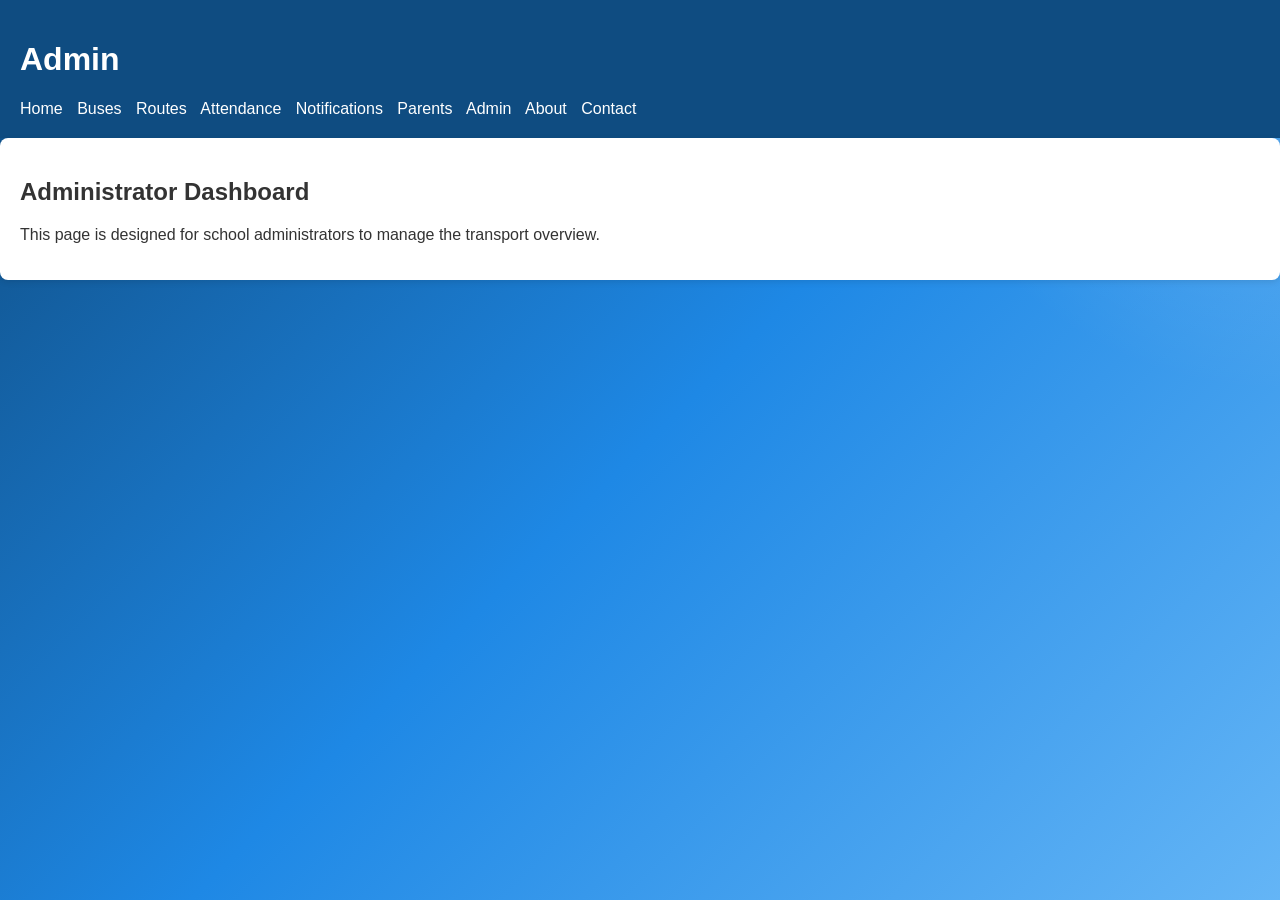
==== admin.html @ 871e1afc "initial commit" ====
<!DOCTYPE html>
<html lang="en">
<head>
  <meta charset="UTF-8" />
  <meta name="viewport" content="width=device-width, initial-scale=1.0" />
  <title>Admin - Smart School Transport</title>
  <link rel="stylesheet" href="styles.css" />
</head>
<body>
  <header class="topbar">
    <h1>Admin</h1>
    <nav>
      <a href="index.html">Home</a>
      <a href="buses.html">Buses</a>
      <a href="routes.html">Routes</a>
      <a href="attendance.html">Attendance</a>
      <a href="notifications.html">Notifications</a>
      <a href="parents.html">Parents</a>
      <a href="admin.html">Admin</a>
      <a href="about.html">About</a>
      <a href="contact.html">Contact</a>
    </nav>
  </header>

  <main>
    <section class="panel">
      <h2>Administrator Dashboard</h2>
      <p>This page is designed for school administrators to manage the transport overview.</p>
    </section>
  </main>
</body>
</html>
---- styles.css ----
body {
  font-family: Arial, sans-serif;
  margin: 0;
  min-height: 100vh;
  color: #333;
  background: radial-gradient(circle at top right, rgba(255, 255, 255, 0.2), transparent 25%),
              linear-gradient(135deg, #0f4c81 0%, #1e88e5 50%, #64b5f6 100%);
  background-attachment: fixed;
  background-size: cover;
}

.topbar {
  background: #0f4c81;
  color: white;
  padding: 20px;
}

nav a {
  color: white;
  text-decoration: none;
  margin-right: 10px;
}

.hero {
  background: linear-gradient(to right, #1e88e5, #64b5f6);
  color: white;
  padding: 50px 20px;
  text-align: center;
}

.btn {
  display: inline-block;
  margin-top: 10px;
  background: white;
  color: #0f4c81;
  padding: 10px 15px;
  text-decoration: none;
  border-radius: 5px;
}

.cards {
  display: grid;
  grid-template-columns: repeat(auto-fit, minmax(220px, 1fr));
  gap: 20px;
  padding: 20px;
}

.card, .panel {
  background: white;
  padding: 20px;
  border-radius: 8px;
  box-shadow: 0 2px 6px rgba(0, 0, 0, 0.1);
}

footer {
  text-align: center;
  padding: 20px;
  background: #eaf2f8;
}

@media (max-width: 768px) {
  nav {
    display: flex;
    flex-wrap: wrap;
    gap: 8px;
  }
}
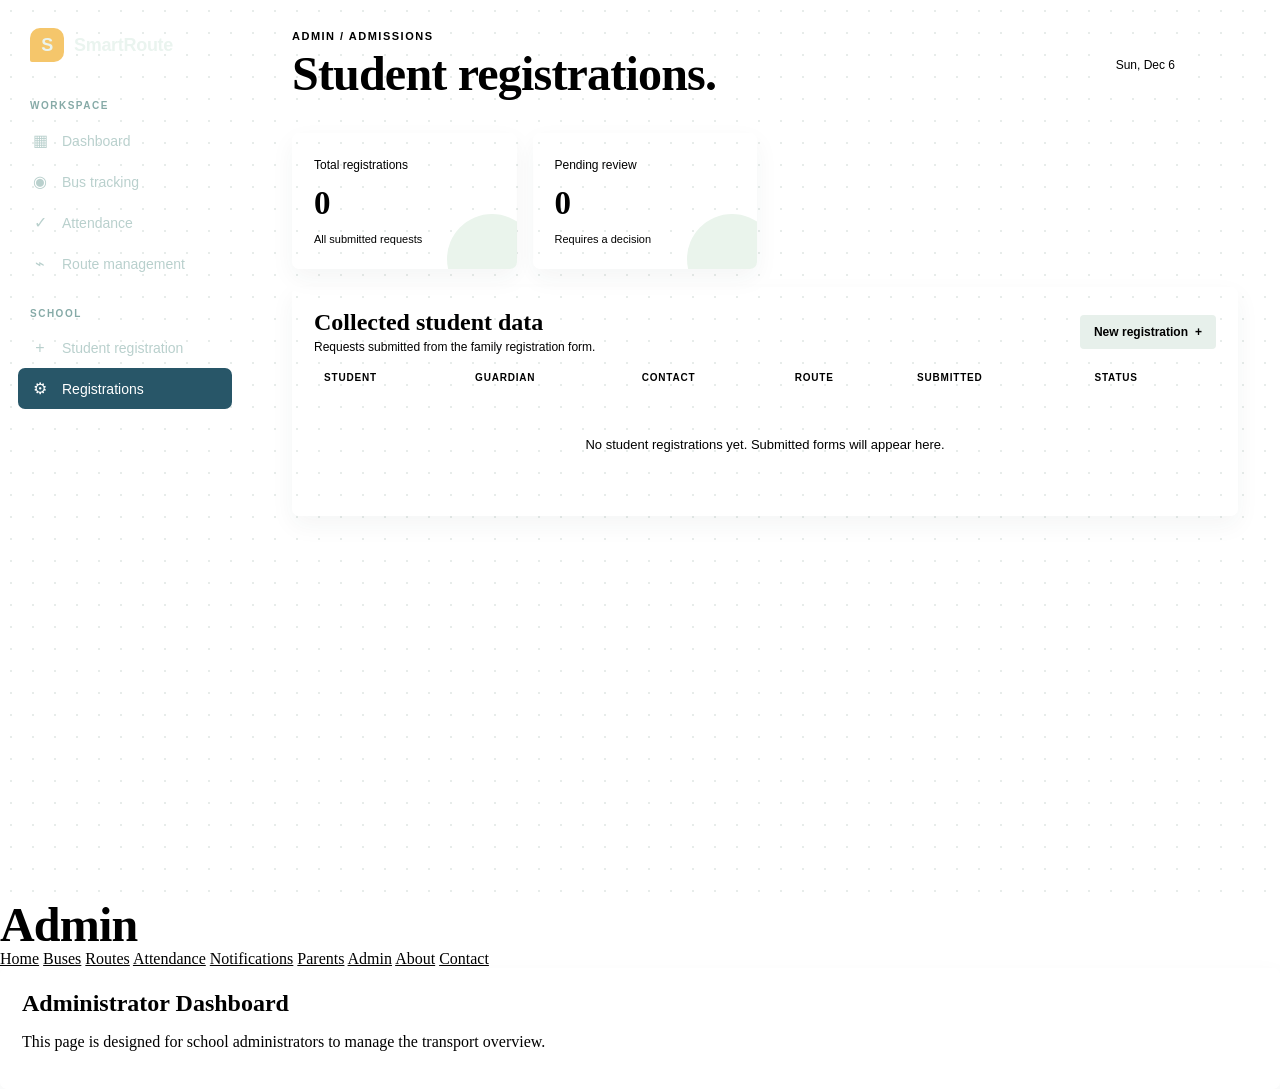
==== commit f418d074: "Add student registration flow and transport updates" ====
--- a/admin.html
+++ b/admin.html
@@ -1,3 +1,48 @@
+<!DOCTYPE html>
+<html lang="en">
+<head>
+  <meta charset="UTF-8" />
+  <meta name="viewport" content="width=device-width, initial-scale=1.0" />
+  <title>Admin Registrations | SmartRoute</title>
+  <link rel="stylesheet" href="styles.css" />
+</head>
+<body data-page="admin">
+  <div class="app-shell">
+    <aside class="sidebar">
+      <div class="brand"><span class="brand-mark">S</span> SmartRoute</div>
+      <nav>
+        <div class="nav-label">Workspace</div>
+        <a class="nav-link" data-page="dashboard" href="index.html"><span>▦</span> Dashboard</a>
+        <a class="nav-link" data-page="buses" href="buses.html"><span>◉</span> Bus tracking</a>
+        <a class="nav-link" data-page="attendance" href="attendance.html"><span>✓</span> Attendance</a>
+        <a class="nav-link" data-page="routes" href="routes.html"><span>⌁</span> Route management</a>
+        <div class="nav-label">School</div>
+        <a class="nav-link" data-page="registration" href="registration.html"><span>+</span> Student registration</a>
+        <a class="nav-link active" data-page="admin" href="admin.html"><span>⚙</span> Registrations</a>
+      </nav>
+    </aside>
+    <main class="content">
+      <header class="topline">
+        <div><p class="eyebrow">Admin / Admissions</p><h1>Student registrations.</h1></div>
+        <div class="top-actions"><div class="date-chip" data-today>Today</div><div class="avatar">AM</div></div>
+      </header>
+      <section class="stats"><article class="stat"><span class="stat-label">Total registrations</span><div class="stat-value" id="registrationCount">0</div><span class="trend">All submitted requests</span></article><article class="stat"><span class="stat-label">Pending review</span><div class="stat-value" id="pendingCount">0</div><span class="trend">Requires a decision</span></article></section>
+      <section class="panel">
+        <div class="panel-head"><div><h2>Collected student data</h2><p class="panel-subtitle">Requests submitted from the family registration form.</p></div><a class="btn secondary" href="registration.html">New registration <span>+</span></a></div>
+        <div class="table-wrap"><table><thead><tr><th>Student</th><th>Guardian</th><th>Contact</th><th>Route</th><th>Submitted</th><th>Status</th></tr></thead><tbody id="registrationRows"></tbody></table></div>
+      </section>
+    </main>
+  </div>
+  <script src="app.js"></script>
+  <script>
+    const registrationRows = document.querySelector('#registrationRows');
+    const registrations = store.get('students');
+    document.querySelector('#registrationCount').textContent = registrations.length;
+    document.querySelector('#pendingCount').textContent = registrations.filter(registration => registration.status === 'Pending review').length;
+    registrationRows.innerHTML = registrations.length ? registrations.map(registration => `<tr><td><strong>${registration.studentName}</strong><br><small>${registration.grade} · ${registration.school}</small></td><td>${registration.guardianName}</td><td>${registration.phone}<br><small>${registration.email}</small></td><td>${registration.route}<br><small>${registration.address}</small></td><td>${new Intl.DateTimeFormat('en', { day: 'numeric', month: 'short', year: 'numeric' }).format(new Date(registration.submittedAt))}</td><td><span class="status amber">${registration.status}</span></td></tr>`).join('') : '<tr><td colspan="6"><div class="empty">No student registrations yet. Submitted forms will appear here.</div></td></tr>';
+  </script>
+</body>
+</html>
 <!DOCTYPE html>
 <html lang="en">
 <head>
--- a/styles.css
+++ b/styles.css
@@ -1,67 +1,75 @@
-body {
-  font-family: Arial, sans-serif;
-  margin: 0;
-  min-height: 100vh;
-  color: #333;
-  background: radial-gradient(circle at top right, rgba(255, 255, 255, 0.2), transparent 25%),
-              linear-gradient(135deg, #0f4c81 0%, #1e88e5 50%, #64b5f6 100%);
-  background-attachment: fixed;
-  background-size: cover;
-}
-
-.topbar {
-  background: #0f4c81;
-  color: white;
-  padding: 20px;
-}
-
-nav a {
-  color: white;
-  text-decoration: none;
-  margin-right: 10px;
-}
-
-.hero {
-  background: linear-gradient(to right, #1e88e5, #64b5f6);
-  color: white;
-  padding: 50px 20px;
-  text-align: center;
-}
-
-.btn {
-  display: inline-block;
-  margin-top: 10px;
-  background: white;
-  color: #0f4c81;
-  padding: 10px 15px;
-  text-decoration: none;
-  border-radius: 5px;
-}
-
-.cards {
-  display: grid;
-  grid-template-columns: repeat(auto-fit, minmax(220px, 1fr));
-  gap: 20px;
-  padding: 20px;
-}
-
-.card, .panel {
-  background: white;
-  padding: 20px;
-  border-radius: 8px;
-  box-shadow: 0 2px 6px rgba(0, 0, 0, 0.1);
-}
-
-footer {
-  text-align: center;
-  padding: 20px;
-  background: #eaf2f8;
-}
-
-@media (max-width: 768px) {
-  nav {
-    display: flex;
-    flex-wrap: wrap;
-    gap: 8px;
-  }
-}
+m:root { --ink: #18232d; --muted: #6c7a84; --paper: #f5f7f2; --line: #dde5df; --teal: #087f79; --orange: #ef8354; --navy: #173b4d; --white: #fff; }
+* { box-sizing: border-box; }
+body { margin: 0; color: var(--ink); background: var(--paper); font-family: Georgia, 'Times New Roman', serif; }
+body::before { content: ''; position: fixed; inset: 0; pointer-events: none; opacity: .35; background-image: radial-gradient(#b9c9c1 1px, transparent 1px); background-size: 22px 22px; }
+body[data-page="registration"] { background-color: #d8ece7; background-image: linear-gradient(90deg, rgba(23,59,77,.72), rgba(23,59,77,.18)), url('school-bus.jpg'), linear-gradient(115deg, #d8ece7 0%, #f5f7f2 55%, #e9dfc5 100%); background-position: center; background-size: cover; background-attachment: fixed; }
+body[data-page="registration"]::before { opacity: .18; background-image: radial-gradient(#087f79 1px, transparent 1px); }
+body[data-page="registration"]::after { content: ''; position: fixed; z-index: -1; right: 7%; top: 12%; width: 125px; height: 125px; border-radius: 50%; background: #ef8354; opacity: .72; box-shadow: 0 0 0 24px rgba(239,131,84,.1), 0 0 0 48px rgba(239,131,84,.06); }
+a { color: inherit; }
+.app-shell { position: relative; display: grid; grid-template-columns: 250px 1fr; min-height: 100vh; }
+.sidebar { padding: 28px 18px; color: #eaf4ef; background: var(--navy); }
+.brand { display: flex; align-items: center; gap: 10px; margin: 0 12px 38px; font: 700 18px Arial, sans-serif; letter-spacing: -.3px; }
+.brand-mark { display: grid; place-items: center; width: 34px; height: 34px; color: var(--navy); background: #f5c66b; border-radius: 10px 10px 10px 2px; }
+.nav-label { margin: 24px 12px 9px; color: #86aaa7; font: 700 10px Arial, sans-serif; letter-spacing: 1.5px; text-transform: uppercase; }
+.nav-link { display: flex; align-items: center; gap: 12px; padding: 11px 12px; color: #b9d0cd; text-decoration: none; border-radius: 7px; font: 14px Arial, sans-serif; }
+.nav-link:hover, .nav-link.active { color: #fff; background: #285668; }
+.nav-link span { width: 20px; text-align: center; font-size: 16px; }
+.content { position: relative; max-width: 1440px; width: 100%; padding: 30px 42px 44px; }
+.topline { display: flex; align-items: center; justify-content: space-between; gap: 18px; margin-bottom: 34px; }
+.eyebrow { margin: 0 0 7px; color: var(--teal); font: 700 11px Arial, sans-serif; letter-spacing: 1.5px; text-transform: uppercase; }
+h1 { margin: 0; color: var(--navy); font-size: clamp(30px, 4vw, 48px); line-height: 1.05; letter-spacing: -.8px; }
+h2 { margin: 0; color: var(--navy); font-size: 24px; }
+h3 { margin: 0; font-size: 17px; }
+.top-actions { display: flex; align-items: center; gap: 12px; font-family: Arial, sans-serif; }
+.date-chip { padding: 10px 13px; color: var(--muted); border: 1px solid var(--line); background: #fff; font-size: 12px; border-radius: 5px; }
+.avatar { display: grid; place-items: center; width: 38px; height: 38px; color: #fff; background: var(--orange); border-radius: 50%; font: 700 13px Arial, sans-serif; }
+.stats { display: grid; grid-template-columns: repeat(4, 1fr); gap: 16px; margin-bottom: 18px; }
+.stat, .panel { padding: 22px; background: var(--white); border: 1px solid var(--line); box-shadow: 0 9px 24px rgba(31, 62, 56, .05); border-radius: 7px; }
+.stat { position: relative; min-height: 125px; overflow: hidden; }
+.stat::after { content: ''; position: absolute; right: -20px; bottom: -35px; width: 90px; height: 90px; background: #eaf4ec; border-radius: 50%; }
+.stat-label { color: var(--muted); font: 12px Arial, sans-serif; }
+.stat-value { margin: 12px 0 7px; color: var(--navy); font-size: 33px; font-weight: 700; }
+.trend { color: var(--teal); font: 11px Arial, sans-serif; }
+.grid-2 { display: grid; grid-template-columns: 1.2fr .8fr; gap: 18px; }
+.panel-head { display: flex; align-items: center; justify-content: space-between; gap: 12px; margin-bottom: 18px; }
+.panel-subtitle { margin: 4px 0 0; color: var(--muted); font: 12px Arial, sans-serif; }
+.btn { display: inline-flex; align-items: center; gap: 7px; padding: 10px 14px; color: #fff; background: var(--teal); border: 0; border-radius: 4px; cursor: pointer; font: 700 12px Arial, sans-serif; text-decoration: none; }
+.btn:hover { background: #056863; }
+.btn.secondary { color: var(--navy); background: #e7f0eb; }
+.table-wrap { overflow-x: auto; }
+table { width: 100%; border-collapse: collapse; font: 13px Arial, sans-serif; }
+th { padding: 0 10px 12px; color: var(--muted); text-align: left; font-size: 10px; letter-spacing: .8px; text-transform: uppercase; }
+td { padding: 14px 10px; border-top: 1px solid var(--line); }
+.status { display: inline-block; padding: 5px 8px; border-radius: 20px; font: 700 10px Arial, sans-serif; }
+.status.green { color: #14715a; background: #def3e9; }.status.amber { color: #9a6410; background: #fff0ca; }.status.red { color: #a33c37; background: #fae1dc; }
+.route-list { display: grid; gap: 13px; }
+.route-item { display: flex; align-items: center; gap: 12px; padding-bottom: 13px; border-bottom: 1px solid var(--line); font: 13px Arial, sans-serif; }
+.route-icon { display: grid; place-items: center; width: 34px; height: 34px; color: #fff; background: var(--orange); border-radius: 50%; }
+.route-meta { margin-top: 4px; color: var(--muted); font-size: 11px; }
+.empty { padding: 28px; color: var(--muted); text-align: center; font: 13px Arial, sans-serif; }
+.form-grid { display: grid; grid-template-columns: repeat(2, 1fr); gap: 14px; }
+label { display: grid; gap: 6px; color: var(--muted); font: 11px Arial, sans-serif; }
+input, select, textarea { width: 100%; padding: 11px 12px; color: var(--ink); border: 1px solid var(--line); border-radius: 4px; background: #fbfcfa; font: 13px Arial, sans-serif; }
+textarea { min-height: 100px; resize: vertical; }.full { grid-column: 1 / -1; }
+.map { position: relative; min-height: 310px; overflow: hidden; background: #dcece0; border: 1px solid #c9ddd0; border-radius: 5px; background-image: linear-gradient(25deg, transparent 47%, #b8d0c0 48%, #b8d0c0 52%, transparent 53%), linear-gradient(110deg, transparent 46%, #c2d8c9 47%, #c2d8c9 51%, transparent 52%); background-size: 150px 120px, 180px 150px; }
+.map::before, .map::after { content: ''; position: absolute; border: 2px solid rgba(8, 127, 121, .65); border-radius: 50%; }
+.map::before { left: 18%; top: 28%; width: 55%; height: 40%; transform: rotate(20deg); }.map::after { left: 48%; top: 44%; width: 30%; height: 28%; transform: rotate(-40deg); }
+.pin { position: absolute; z-index: 2; display: grid; place-items: center; width: 30px; height: 30px; color: #fff; background: var(--orange); border: 3px solid #fff; border-radius: 50% 50% 50% 0; box-shadow: 0 4px 10px rgba(0,0,0,.18); transform: rotate(-45deg); }.pin span { transform: rotate(45deg); font-size: 13px; }.pin.one { left: 23%; top: 25%; }.pin.two { left: 56%; top: 51%; background: var(--teal); }.pin.three { left: 76%; top: 34%; background: var(--navy); }
+.toast { position: fixed; right: 24px; bottom: 24px; z-index: 10; padding: 13px 16px; color: #fff; background: var(--navy); border-left: 4px solid var(--orange); border-radius: 4px; font: 13px Arial, sans-serif; box-shadow: 0 10px 25px rgba(0,0,0,.2); }
+.registration-note { display: grid; align-content: start; gap: 14px; }
+.registration-note > p { margin: 0 0 8px; color: var(--muted); font: 14px/1.6 Arial, sans-serif; }
+.registration-note .route-item { margin-top: 2px; }
+.bus-scene { position: relative; height: 150px; margin: -22px -22px 2px; overflow: hidden; background: linear-gradient(180deg, #d9eee9 0 62%, #f5c66b 62% 64%, #285668 64%); }
+.bus-scene::after { content: ''; position: absolute; right: -12%; bottom: 18px; width: 125%; height: 2px; background: rgba(255,255,255,.48); transform: rotate(-6deg); box-shadow: 0 14px rgba(255,255,255,.3); }
+.sun { position: absolute; top: 22px; right: 38px; width: 45px; height: 45px; border-radius: 50%; background: #ef8354; box-shadow: 0 0 0 10px rgba(239,131,84,.13); }
+.route-line { position: absolute; left: 8%; bottom: 29px; width: 72%; height: 42px; border: 2px solid rgba(8,127,121,.45); border-bottom: 0; border-radius: 50% 50% 0 0; transform: rotate(5deg); }
+.smart-bus { position: absolute; z-index: 2; left: 17%; bottom: 37px; width: 220px; height: 66px; border: 4px solid var(--navy); border-radius: 13px 18px 8px 8px; background: #f5c66b; box-shadow: 0 8px 0 rgba(23,59,77,.12); }
+.bus-roof { position: absolute; top: -9px; left: 15px; width: 158px; height: 8px; border-radius: 8px 8px 0 0; background: var(--teal); }
+.bus-window { position: absolute; top: 11px; width: 38px; height: 25px; border: 3px solid var(--navy); border-radius: 4px; background: #b9e0dc; }
+.window-one { left: 14px; }.window-two { left: 59px; }.window-three { left: 104px; }
+.bus-light { position: absolute; right: 5px; top: 36px; width: 8px; height: 12px; border-radius: 3px; background: var(--orange); }
+.bus-wheel { position: absolute; bottom: -14px; width: 26px; height: 26px; border: 6px solid var(--navy); border-radius: 50%; background: #fff; }
+.wheel-one { left: 27px; }.wheel-two { right: 27px; }
+small { color: var(--muted); font-size: 11px; }
+@media (max-width: 900px) { .app-shell { grid-template-columns: 1fr; }.sidebar { padding: 14px; }.brand { margin: 0 6px 14px; }.nav-label { display: none; }.sidebar nav { display: flex; gap: 5px; overflow-x: auto; }.nav-link { flex: 0 0 auto; padding: 9px; }.nav-link span { display: none; }.content { padding: 25px 18px 36px; }.stats { grid-template-columns: repeat(2, 1fr); }.grid-2 { grid-template-columns: 1fr; } }
+@media (max-width: 520px) { .topline { align-items: flex-start; flex-direction: column; }.top-actions { width: 100%; justify-content: space-between; }.stats { gap: 9px; }.stat { padding: 15px; }.stat-value { font-size: 27px; }.form-grid { grid-template-columns: 1fr; }.full { grid-column: auto; } }
--- a/styles.css
+++ b/styles.css
@@ -1,67 +1,75 @@
-body {
-  font-family: Arial, sans-serif;
-  margin: 0;
-  min-height: 100vh;
-  color: #333;
-  background: radial-gradient(circle at top right, rgba(255, 255, 255, 0.2), transparent 25%),
-              linear-gradient(135deg, #0f4c81 0%, #1e88e5 50%, #64b5f6 100%);
-  background-attachment: fixed;
-  background-size: cover;
-}
-
-.topbar {
-  background: #0f4c81;
-  color: white;
-  padding: 20px;
-}
-
-nav a {
-  color: white;
-  text-decoration: none;
-  margin-right: 10px;
-}
-
-.hero {
-  background: linear-gradient(to right, #1e88e5, #64b5f6);
-  color: white;
-  padding: 50px 20px;
-  text-align: center;
-}
-
-.btn {
-  display: inline-block;
-  margin-top: 10px;
-  background: white;
-  color: #0f4c81;
-  padding: 10px 15px;
-  text-decoration: none;
-  border-radius: 5px;
-}
-
-.cards {
-  display: grid;
-  grid-template-columns: repeat(auto-fit, minmax(220px, 1fr));
-  gap: 20px;
-  padding: 20px;
-}
-
-.card, .panel {
-  background: white;
-  padding: 20px;
-  border-radius: 8px;
-  box-shadow: 0 2px 6px rgba(0, 0, 0, 0.1);
-}
-
-footer {
-  text-align: center;
-  padding: 20px;
-  background: #eaf2f8;
-}
-
-@media (max-width: 768px) {
-  nav {
-    display: flex;
-    flex-wrap: wrap;
-    gap: 8px;
-  }
-}
+m:root { --ink: #18232d; --muted: #6c7a84; --paper: #f5f7f2; --line: #dde5df; --teal: #087f79; --orange: #ef8354; --navy: #173b4d; --white: #fff; }
+* { box-sizing: border-box; }
+body { margin: 0; color: var(--ink); background: var(--paper); font-family: Georgia, 'Times New Roman', serif; }
+body::before { content: ''; position: fixed; inset: 0; pointer-events: none; opacity: .35; background-image: radial-gradient(#b9c9c1 1px, transparent 1px); background-size: 22px 22px; }
+body[data-page="registration"] { background-color: #d8ece7; background-image: linear-gradient(90deg, rgba(23,59,77,.72), rgba(23,59,77,.18)), url('school-bus.jpg'), linear-gradient(115deg, #d8ece7 0%, #f5f7f2 55%, #e9dfc5 100%); background-position: center; background-size: cover; background-attachment: fixed; }
+body[data-page="registration"]::before { opacity: .18; background-image: radial-gradient(#087f79 1px, transparent 1px); }
+body[data-page="registration"]::after { content: ''; position: fixed; z-index: -1; right: 7%; top: 12%; width: 125px; height: 125px; border-radius: 50%; background: #ef8354; opacity: .72; box-shadow: 0 0 0 24px rgba(239,131,84,.1), 0 0 0 48px rgba(239,131,84,.06); }
+a { color: inherit; }
+.app-shell { position: relative; display: grid; grid-template-columns: 250px 1fr; min-height: 100vh; }
+.sidebar { padding: 28px 18px; color: #eaf4ef; background: var(--navy); }
+.brand { display: flex; align-items: center; gap: 10px; margin: 0 12px 38px; font: 700 18px Arial, sans-serif; letter-spacing: -.3px; }
+.brand-mark { display: grid; place-items: center; width: 34px; height: 34px; color: var(--navy); background: #f5c66b; border-radius: 10px 10px 10px 2px; }
+.nav-label { margin: 24px 12px 9px; color: #86aaa7; font: 700 10px Arial, sans-serif; letter-spacing: 1.5px; text-transform: uppercase; }
+.nav-link { display: flex; align-items: center; gap: 12px; padding: 11px 12px; color: #b9d0cd; text-decoration: none; border-radius: 7px; font: 14px Arial, sans-serif; }
+.nav-link:hover, .nav-link.active { color: #fff; background: #285668; }
+.nav-link span { width: 20px; text-align: center; font-size: 16px; }
+.content { position: relative; max-width: 1440px; width: 100%; padding: 30px 42px 44px; }
+.topline { display: flex; align-items: center; justify-content: space-between; gap: 18px; margin-bottom: 34px; }
+.eyebrow { margin: 0 0 7px; color: var(--teal); font: 700 11px Arial, sans-serif; letter-spacing: 1.5px; text-transform: uppercase; }
+h1 { margin: 0; color: var(--navy); font-size: clamp(30px, 4vw, 48px); line-height: 1.05; letter-spacing: -.8px; }
+h2 { margin: 0; color: var(--navy); font-size: 24px; }
+h3 { margin: 0; font-size: 17px; }
+.top-actions { display: flex; align-items: center; gap: 12px; font-family: Arial, sans-serif; }
+.date-chip { padding: 10px 13px; color: var(--muted); border: 1px solid var(--line); background: #fff; font-size: 12px; border-radius: 5px; }
+.avatar { display: grid; place-items: center; width: 38px; height: 38px; color: #fff; background: var(--orange); border-radius: 50%; font: 700 13px Arial, sans-serif; }
+.stats { display: grid; grid-template-columns: repeat(4, 1fr); gap: 16px; margin-bottom: 18px; }
+.stat, .panel { padding: 22px; background: var(--white); border: 1px solid var(--line); box-shadow: 0 9px 24px rgba(31, 62, 56, .05); border-radius: 7px; }
+.stat { position: relative; min-height: 125px; overflow: hidden; }
+.stat::after { content: ''; position: absolute; right: -20px; bottom: -35px; width: 90px; height: 90px; background: #eaf4ec; border-radius: 50%; }
+.stat-label { color: var(--muted); font: 12px Arial, sans-serif; }
+.stat-value { margin: 12px 0 7px; color: var(--navy); font-size: 33px; font-weight: 700; }
+.trend { color: var(--teal); font: 11px Arial, sans-serif; }
+.grid-2 { display: grid; grid-template-columns: 1.2fr .8fr; gap: 18px; }
+.panel-head { display: flex; align-items: center; justify-content: space-between; gap: 12px; margin-bottom: 18px; }
+.panel-subtitle { margin: 4px 0 0; color: var(--muted); font: 12px Arial, sans-serif; }
+.btn { display: inline-flex; align-items: center; gap: 7px; padding: 10px 14px; color: #fff; background: var(--teal); border: 0; border-radius: 4px; cursor: pointer; font: 700 12px Arial, sans-serif; text-decoration: none; }
+.btn:hover { background: #056863; }
+.btn.secondary { color: var(--navy); background: #e7f0eb; }
+.table-wrap { overflow-x: auto; }
+table { width: 100%; border-collapse: collapse; font: 13px Arial, sans-serif; }
+th { padding: 0 10px 12px; color: var(--muted); text-align: left; font-size: 10px; letter-spacing: .8px; text-transform: uppercase; }
+td { padding: 14px 10px; border-top: 1px solid var(--line); }
+.status { display: inline-block; padding: 5px 8px; border-radius: 20px; font: 700 10px Arial, sans-serif; }
+.status.green { color: #14715a; background: #def3e9; }.status.amber { color: #9a6410; background: #fff0ca; }.status.red { color: #a33c37; background: #fae1dc; }
+.route-list { display: grid; gap: 13px; }
+.route-item { display: flex; align-items: center; gap: 12px; padding-bottom: 13px; border-bottom: 1px solid var(--line); font: 13px Arial, sans-serif; }
+.route-icon { display: grid; place-items: center; width: 34px; height: 34px; color: #fff; background: var(--orange); border-radius: 50%; }
+.route-meta { margin-top: 4px; color: var(--muted); font-size: 11px; }
+.empty { padding: 28px; color: var(--muted); text-align: center; font: 13px Arial, sans-serif; }
+.form-grid { display: grid; grid-template-columns: repeat(2, 1fr); gap: 14px; }
+label { display: grid; gap: 6px; color: var(--muted); font: 11px Arial, sans-serif; }
+input, select, textarea { width: 100%; padding: 11px 12px; color: var(--ink); border: 1px solid var(--line); border-radius: 4px; background: #fbfcfa; font: 13px Arial, sans-serif; }
+textarea { min-height: 100px; resize: vertical; }.full { grid-column: 1 / -1; }
+.map { position: relative; min-height: 310px; overflow: hidden; background: #dcece0; border: 1px solid #c9ddd0; border-radius: 5px; background-image: linear-gradient(25deg, transparent 47%, #b8d0c0 48%, #b8d0c0 52%, transparent 53%), linear-gradient(110deg, transparent 46%, #c2d8c9 47%, #c2d8c9 51%, transparent 52%); background-size: 150px 120px, 180px 150px; }
+.map::before, .map::after { content: ''; position: absolute; border: 2px solid rgba(8, 127, 121, .65); border-radius: 50%; }
+.map::before { left: 18%; top: 28%; width: 55%; height: 40%; transform: rotate(20deg); }.map::after { left: 48%; top: 44%; width: 30%; height: 28%; transform: rotate(-40deg); }
+.pin { position: absolute; z-index: 2; display: grid; place-items: center; width: 30px; height: 30px; color: #fff; background: var(--orange); border: 3px solid #fff; border-radius: 50% 50% 50% 0; box-shadow: 0 4px 10px rgba(0,0,0,.18); transform: rotate(-45deg); }.pin span { transform: rotate(45deg); font-size: 13px; }.pin.one { left: 23%; top: 25%; }.pin.two { left: 56%; top: 51%; background: var(--teal); }.pin.three { left: 76%; top: 34%; background: var(--navy); }
+.toast { position: fixed; right: 24px; bottom: 24px; z-index: 10; padding: 13px 16px; color: #fff; background: var(--navy); border-left: 4px solid var(--orange); border-radius: 4px; font: 13px Arial, sans-serif; box-shadow: 0 10px 25px rgba(0,0,0,.2); }
+.registration-note { display: grid; align-content: start; gap: 14px; }
+.registration-note > p { margin: 0 0 8px; color: var(--muted); font: 14px/1.6 Arial, sans-serif; }
+.registration-note .route-item { margin-top: 2px; }
+.bus-scene { position: relative; height: 150px; margin: -22px -22px 2px; overflow: hidden; background: linear-gradient(180deg, #d9eee9 0 62%, #f5c66b 62% 64%, #285668 64%); }
+.bus-scene::after { content: ''; position: absolute; right: -12%; bottom: 18px; width: 125%; height: 2px; background: rgba(255,255,255,.48); transform: rotate(-6deg); box-shadow: 0 14px rgba(255,255,255,.3); }
+.sun { position: absolute; top: 22px; right: 38px; width: 45px; height: 45px; border-radius: 50%; background: #ef8354; box-shadow: 0 0 0 10px rgba(239,131,84,.13); }
+.route-line { position: absolute; left: 8%; bottom: 29px; width: 72%; height: 42px; border: 2px solid rgba(8,127,121,.45); border-bottom: 0; border-radius: 50% 50% 0 0; transform: rotate(5deg); }
+.smart-bus { position: absolute; z-index: 2; left: 17%; bottom: 37px; width: 220px; height: 66px; border: 4px solid var(--navy); border-radius: 13px 18px 8px 8px; background: #f5c66b; box-shadow: 0 8px 0 rgba(23,59,77,.12); }
+.bus-roof { position: absolute; top: -9px; left: 15px; width: 158px; height: 8px; border-radius: 8px 8px 0 0; background: var(--teal); }
+.bus-window { position: absolute; top: 11px; width: 38px; height: 25px; border: 3px solid var(--navy); border-radius: 4px; background: #b9e0dc; }
+.window-one { left: 14px; }.window-two { left: 59px; }.window-three { left: 104px; }
+.bus-light { position: absolute; right: 5px; top: 36px; width: 8px; height: 12px; border-radius: 3px; background: var(--orange); }
+.bus-wheel { position: absolute; bottom: -14px; width: 26px; height: 26px; border: 6px solid var(--navy); border-radius: 50%; background: #fff; }
+.wheel-one { left: 27px; }.wheel-two { right: 27px; }
+small { color: var(--muted); font-size: 11px; }
+@media (max-width: 900px) { .app-shell { grid-template-columns: 1fr; }.sidebar { padding: 14px; }.brand { margin: 0 6px 14px; }.nav-label { display: none; }.sidebar nav { display: flex; gap: 5px; overflow-x: auto; }.nav-link { flex: 0 0 auto; padding: 9px; }.nav-link span { display: none; }.content { padding: 25px 18px 36px; }.stats { grid-template-columns: repeat(2, 1fr); }.grid-2 { grid-template-columns: 1fr; } }
+@media (max-width: 520px) { .topline { align-items: flex-start; flex-direction: column; }.top-actions { width: 100%; justify-content: space-between; }.stats { gap: 9px; }.stat { padding: 15px; }.stat-value { font-size: 27px; }.form-grid { grid-template-columns: 1fr; }.full { grid-column: auto; } }
